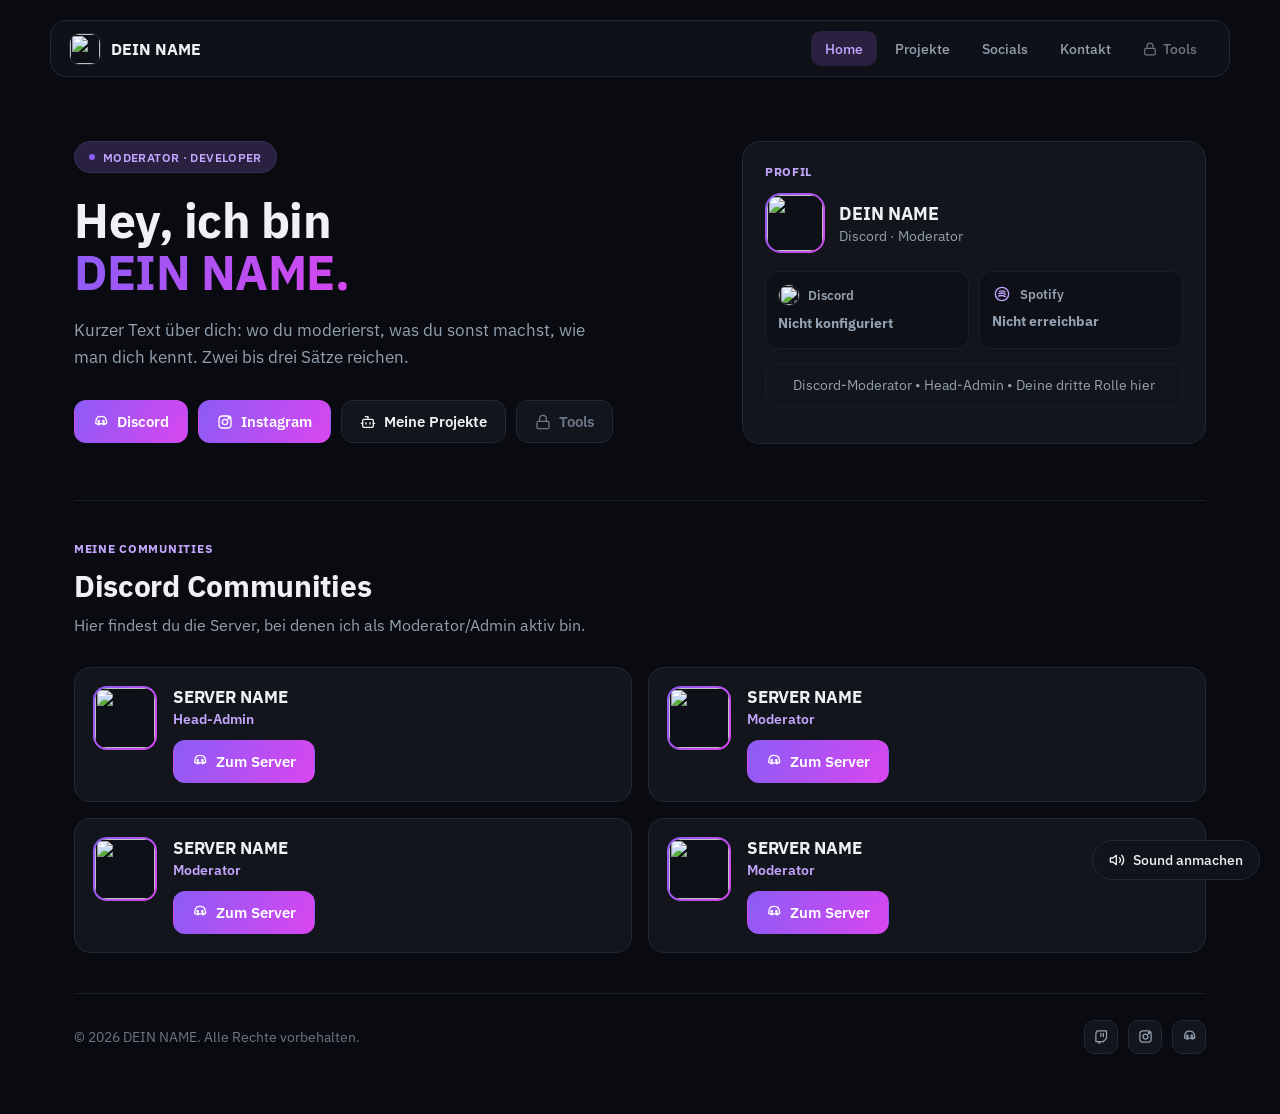
==== index.html @ 19774f66 "Add files via upload" ====
<!doctype html>
<html lang="de">
<head>
<meta charset="UTF-8" />
<meta name="viewport" content="width=device-width, initial-scale=1" />
<title>DEIN NAME</title>
<meta name="description" content="Discord-Moderator. Live-Status, Spotify, Discord und Communities." />
<link rel="preconnect" href="https://fonts.googleapis.com">
<link rel="preconnect" href="https://fonts.gstatic.com" crossorigin>
<link href="https://fonts.googleapis.com/css2?family=IBM+Plex+Mono:wght@400;500;600&family=IBM+Plex+Sans:wght@400;500;600;700;800&display=swap" rel="stylesheet">
<link rel="stylesheet" href="style.css">
</head>
<body>

<!-- Hintergrund: eigenes GIF unter assets/background.gif ablegen (siehe README). -->
<div class="page-bg">
  <img class="bg-gif" src="assets/background.gif" alt="" />
  <div class="blob blob-1"></div>
  <div class="blob blob-2"></div>
  <div class="scrim"></div>
</div>
<audio id="bgSound" src="assets/sound.mp3" loop></audio>
<button id="soundToggle" class="sound-btn">
  <svg viewBox="0 0 24 24" fill="none" stroke="currentColor" stroke-width="2" stroke-linecap="round" stroke-linejoin="round"><path d="M11 5 6 9H2v6h4l5 4V5Z"/><path d="M19.07 4.93a10 10 0 0 1 0 14.14M15.54 8.46a5 5 0 0 1 0 7.07"/></svg>
  <span class="sound-label">Sound anmachen</span>
</button>

<div class="nav-outer">
  <nav class="nav">
    <a href="index.html" class="nav-brand">
      <span class="nav-avatar"><img src="assets/avatar.jpg" alt=""></span>
      <span class="nav-name">DEIN NAME</span>
    </a>
    <div class="nav-links">
      <a href="index.html" class="active">Home</a>
      <a href="projekte.html">Projekte</a>
      <a href="socials.html">Socials</a>
      <a href="kontakt.html">Kontakt</a>
      <a href="tools.html" class="locked">
        <svg viewBox="0 0 24 24" fill="none" stroke="currentColor" stroke-width="2" stroke-linecap="round" stroke-linejoin="round"><rect x="3" y="11" width="18" height="11" rx="2"/><path d="M7 11V7a5 5 0 0 1 10 0v4"/></svg>
        Tools
      </a>
    </div>
  </nav>
</div>

<main class="frame">
  <div class="wrap">

    <!-- HERO ================================================== -->
    <section class="hero-grid">
      <div class="hero-copy">
        <span class="badge"><span class="pip"></span>MODERATOR · DEVELOPER</span>
        <h1>Hey, ich bin<br><span class="grad">DEIN NAME.</span></h1>
        <p class="lead">
          Kurzer Text über dich: wo du moderierst, was du sonst machst,
          wie man dich kennt. Zwei bis drei Sätze reichen.
        </p>
        <div class="hero-actions">
          <a class="btn btn-grad" href="#" target="_blank" rel="noopener">
            <svg viewBox="0 0 24 24" fill="none" stroke="currentColor" stroke-width="2" stroke-linecap="round" stroke-linejoin="round"><path d="M8.5 9.5c-.5 0-1 .5-1 1.5s.5 1.5 1 1.5 1-.6 1-1.5-.5-1.5-1-1.5Z"/><path d="M15.5 9.5c-.5 0-1 .5-1 1.5s.5 1.5 1 1.5 1-.6 1-1.5-.5-1.5-1-1.5Z"/><path d="M7 4.5C9 3.7 10.9 3.5 12 3.5s3 .2 5 1c2.8 2.3 3.5 5.3 3.5 9.5-1.4 1.1-3 1.8-4.6 2.1l-.7-1.4c.7-.2 1.4-.6 2-1-2.8 1.3-6.1 1.3-8.9 0 .6.4 1.3.8 2 1l-.7 1.4C7 15.8 5.4 15.1 4 14c0-4.2.7-7.2 3-9.5Z"/></svg>
            Discord
          </a>
          <a class="btn btn-grad" href="#" target="_blank" rel="noopener">
            <svg viewBox="0 0 24 24" fill="none" stroke="currentColor" stroke-width="2" stroke-linecap="round" stroke-linejoin="round"><rect x="3" y="3" width="18" height="18" rx="5"/><circle cx="12" cy="12" r="4"/><circle cx="17.5" cy="6.5" r="1"/></svg>
            Instagram
          </a>
          <a class="btn btn-ghost" href="projekte.html">
            <svg viewBox="0 0 24 24" fill="none" stroke="currentColor" stroke-width="2" stroke-linecap="round" stroke-linejoin="round"><path d="M12 8V4H8"/><rect width="16" height="12" x="4" y="8" rx="2"/><path d="M2 14h2"/><path d="M20 14h2"/><path d="M15 13v2"/><path d="M9 13v2"/></svg>
            Meine Projekte
          </a>
          <a class="btn btn-ghost locked" href="tools.html">
            <svg viewBox="0 0 24 24" fill="none" stroke="currentColor" stroke-width="2" stroke-linecap="round" stroke-linejoin="round"><rect x="3" y="11" width="18" height="11" rx="2"/><path d="M7 11V7a5 5 0 0 1 10 0v4"/></svg>
            Tools
          </a>
        </div>
      </div>

      <!-- PROFIL / LIVE STATUS -->
      <aside class="profile-card">
        <p class="profile-eyebrow">PROFIL</p>
        <div class="profile-head">
          <span class="avatar-glow"><span><img src="assets/avatar.jpg" alt=""></span></span>
          <div>
            <h2>DEIN NAME</h2>
            <p>Discord · Moderator</p>
          </div>
        </div>

        <div class="status-row">
          <div class="status-widget">
            <div class="status-top">
              <span class="status-mini-avatar">
                <img src="assets/avatar.jpg" alt="">
                <span class="pip pip-offline" id="discordPip"></span>
              </span>
              <span class="status-label">Discord</span>
            </div>
            <p class="status-value" id="discordValue">Wird geladen…</p>
            <p class="status-sub" id="discordSub"></p>
          </div>

          <div class="status-widget">
            <div class="status-top">
              <span class="status-icon">
                <svg viewBox="0 0 24 24" fill="none" stroke="currentColor" stroke-width="2" stroke-linecap="round" stroke-linejoin="round"><circle cx="12" cy="12" r="10"/><path d="M7 15c3-1 7-1 10 1"/><path d="M7.5 11.5c3-1.2 7.5-1 9.5 1"/><path d="M8 8c3-1 6.5-.8 8.5.8"/></svg>
              </span>
              <span class="status-label">Spotify</span>
            </div>
            <p class="status-value" id="spotifyValue">Wird geladen…</p>
          </div>
        </div>

        <p class="tagline-bar">Discord-Moderator • Head-Admin • Deine dritte Rolle hier</p>
      </aside>
    </section>

    <!-- COMMUNITIES ============================================ -->
    <section class="section">
      <p class="section-eyebrow">MEINE COMMUNITIES</p>
      <h2>Discord Communities</h2>
      <p class="lead">Hier findest du die Server, bei denen ich als Moderator/Admin aktiv bin.</p>

      <div class="community-grid">
        <article class="community-card">
          <span class="community-thumb"><span><img src="assets/community-1.jpg" alt=""></span></span>
          <div class="community-body">
            <h3>SERVER NAME</h3>
            <p class="role">Head-Admin</p>
            <a class="btn btn-grad" href="#" target="_blank" rel="noopener">
              <svg viewBox="0 0 24 24" fill="none" stroke="currentColor" stroke-width="2" stroke-linecap="round" stroke-linejoin="round"><path d="M8.5 9.5c-.5 0-1 .5-1 1.5s.5 1.5 1 1.5 1-.6 1-1.5-.5-1.5-1-1.5Z"/><path d="M15.5 9.5c-.5 0-1 .5-1 1.5s.5 1.5 1 1.5 1-.6 1-1.5-.5-1.5-1-1.5Z"/><path d="M7 4.5C9 3.7 10.9 3.5 12 3.5s3 .2 5 1c2.8 2.3 3.5 5.3 3.5 9.5-1.4 1.1-3 1.8-4.6 2.1l-.7-1.4c.7-.2 1.4-.6 2-1-2.8 1.3-6.1 1.3-8.9 0 .6.4 1.3.8 2 1l-.7 1.4C7 15.8 5.4 15.1 4 14c0-4.2.7-7.2 3-9.5Z"/></svg>
              Zum Server
            </a>
          </div>
        </article>

        <article class="community-card">
          <span class="community-thumb"><span><img src="assets/community-2.jpg" alt=""></span></span>
          <div class="community-body">
            <h3>SERVER NAME</h3>
            <p class="role">Moderator</p>
            <a class="btn btn-grad" href="#" target="_blank" rel="noopener">
              <svg viewBox="0 0 24 24" fill="none" stroke="currentColor" stroke-width="2" stroke-linecap="round" stroke-linejoin="round"><path d="M8.5 9.5c-.5 0-1 .5-1 1.5s.5 1.5 1 1.5 1-.6 1-1.5-.5-1.5-1-1.5Z"/><path d="M15.5 9.5c-.5 0-1 .5-1 1.5s.5 1.5 1 1.5 1-.6 1-1.5-.5-1.5-1-1.5Z"/><path d="M7 4.5C9 3.7 10.9 3.5 12 3.5s3 .2 5 1c2.8 2.3 3.5 5.3 3.5 9.5-1.4 1.1-3 1.8-4.6 2.1l-.7-1.4c.7-.2 1.4-.6 2-1-2.8 1.3-6.1 1.3-8.9 0 .6.4 1.3.8 2 1l-.7 1.4C7 15.8 5.4 15.1 4 14c0-4.2.7-7.2 3-9.5Z"/></svg>
              Zum Server
            </a>
          </div>
        </article>

        <article class="community-card">
          <span class="community-thumb"><span><img src="assets/community-3.jpg" alt=""></span></span>
          <div class="community-body">
            <h3>SERVER NAME</h3>
            <p class="role">Moderator</p>
            <a class="btn btn-grad" href="#" target="_blank" rel="noopener">
              <svg viewBox="0 0 24 24" fill="none" stroke="currentColor" stroke-width="2" stroke-linecap="round" stroke-linejoin="round"><path d="M8.5 9.5c-.5 0-1 .5-1 1.5s.5 1.5 1 1.5 1-.6 1-1.5-.5-1.5-1-1.5Z"/><path d="M15.5 9.5c-.5 0-1 .5-1 1.5s.5 1.5 1 1.5 1-.6 1-1.5-.5-1.5-1-1.5Z"/><path d="M7 4.5C9 3.7 10.9 3.5 12 3.5s3 .2 5 1c2.8 2.3 3.5 5.3 3.5 9.5-1.4 1.1-3 1.8-4.6 2.1l-.7-1.4c.7-.2 1.4-.6 2-1-2.8 1.3-6.1 1.3-8.9 0 .6.4 1.3.8 2 1l-.7 1.4C7 15.8 5.4 15.1 4 14c0-4.2.7-7.2 3-9.5Z"/></svg>
              Zum Server
            </a>
          </div>
        </article>

        <article class="community-card">
          <span class="community-thumb"><span><img src="assets/community-4.jpg" alt=""></span></span>
          <div class="community-body">
            <h3>SERVER NAME</h3>
            <p class="role">Moderator</p>
            <a class="btn btn-grad" href="#" target="_blank" rel="noopener">
              <svg viewBox="0 0 24 24" fill="none" stroke="currentColor" stroke-width="2" stroke-linecap="round" stroke-linejoin="round"><path d="M8.5 9.5c-.5 0-1 .5-1 1.5s.5 1.5 1 1.5 1-.6 1-1.5-.5-1.5-1-1.5Z"/><path d="M15.5 9.5c-.5 0-1 .5-1 1.5s.5 1.5 1 1.5 1-.6 1-1.5-.5-1.5-1-1.5Z"/><path d="M7 4.5C9 3.7 10.9 3.5 12 3.5s3 .2 5 1c2.8 2.3 3.5 5.3 3.5 9.5-1.4 1.1-3 1.8-4.6 2.1l-.7-1.4c.7-.2 1.4-.6 2-1-2.8 1.3-6.1 1.3-8.9 0 .6.4 1.3.8 2 1l-.7 1.4C7 15.8 5.4 15.1 4 14c0-4.2.7-7.2 3-9.5Z"/></svg>
              Zum Server
            </a>
          </div>
        </article>
      </div>
    </section>

    <footer class="foot">
      <span class="foot-copy">© <span id="year"></span> DEIN NAME. Alle Rechte vorbehalten.</span>
      <div class="foot-social">
        <a href="#" target="_blank" rel="noopener" aria-label="Twitch">
          <svg viewBox="0 0 24 24" fill="none" stroke="currentColor" stroke-width="2" stroke-linecap="round" stroke-linejoin="round"><path d="M5 3 3 7v13h5v3l3-3h4l5-5V3H5Z"/><path d="M15 7v5"/><path d="M11 7v5"/></svg>
        </a>
        <a href="#" target="_blank" rel="noopener" aria-label="Instagram">
          <svg viewBox="0 0 24 24" fill="none" stroke="currentColor" stroke-width="2" stroke-linecap="round" stroke-linejoin="round"><rect x="3" y="3" width="18" height="18" rx="5"/><circle cx="12" cy="12" r="4"/><circle cx="17.5" cy="6.5" r="1"/></svg>
        </a>
        <a href="#" target="_blank" rel="noopener" aria-label="Discord">
          <svg viewBox="0 0 24 24" fill="none" stroke="currentColor" stroke-width="2" stroke-linecap="round" stroke-linejoin="round"><path d="M8.5 9.5c-.5 0-1 .5-1 1.5s.5 1.5 1 1.5 1-.6 1-1.5-.5-1.5-1-1.5Z"/><path d="M15.5 9.5c-.5 0-1 .5-1 1.5s.5 1.5 1 1.5 1-.6 1-1.5-.5-1.5-1-1.5Z"/><path d="M7 4.5C9 3.7 10.9 3.5 12 3.5s3 .2 5 1c2.8 2.3 3.5 5.3 3.5 9.5-1.4 1.1-3 1.8-4.6 2.1l-.7-1.4c.7-.2 1.4-.6 2-1-2.8 1.3-6.1 1.3-8.9 0 .6.4 1.3.8 2 1l-.7 1.4C7 15.8 5.4 15.1 4 14c0-4.2.7-7.2 3-9.5Z"/></svg>
        </a>
      </div>
    </footer>

  </div>
</main>

<script src="script.js"></script>
</body>
</html>
---- style.css ----
:root {
  --bg: #090B10;
  --panel: #12151C;
  --panel-2: #0D1017;
  --line: #232838;
  --line-soft: #1A1E29;
  --text: #F0F1F5;
  --muted: #93A0AF;
  --muted-2: #6B7686;

  /* purple accent system */
  --accent-1: #8B5CF6;   /* violet */
  --accent-2: #D946EF;   /* fuchsia */
  --accent-soft: #2A2140;
  --accent-text: #C4A6FF;

  --online: #3BA55C;
  --idle: #F0B429;
  --dnd: #ED4245;
  --offline: #6B7280;

  --font-sans: "IBM Plex Sans", system-ui, sans-serif;
  --font-mono: "IBM Plex Mono", ui-monospace, monospace;
  --grad: linear-gradient(120deg, var(--accent-1), var(--accent-2));
}

* { box-sizing: border-box; }

html, body {
  margin: 0;
  padding: 0;
  background: var(--bg);
  color: var(--text);
  font-family: var(--font-sans);
  -webkit-font-smoothing: antialiased;
  scroll-behavior: smooth;
}

.mono { font-family: var(--font-mono); }
.muted { color: var(--muted); }
.grad {
  background: var(--grad);
  -webkit-background-clip: text;
  background-clip: text;
  color: transparent;
}
.grad-dot { color: var(--accent-2); }

/* ---- background: gif/video + glow blobs ------------------------- */
.page-bg {
  position: fixed;
  inset: 0;
  z-index: -2;
  overflow: hidden;
  background: var(--bg);
}
.page-bg video, .page-bg img.bg-gif {
  position: absolute;
  inset: 0;
  width: 100%;
  height: 100%;
  object-fit: cover;
  opacity: 0.22;
}
.page-bg .blob {
  position: absolute;
  border-radius: 50%;
  filter: blur(90px);
  opacity: 0.35;
}
.page-bg .blob-1 {
  width: 520px; height: 520px;
  top: -160px; right: -100px;
  background: radial-gradient(circle, var(--accent-1), transparent 70%);
}
.page-bg .blob-2 {
  width: 460px; height: 460px;
  top: 40%; left: -140px;
  background: radial-gradient(circle, var(--accent-2), transparent 70%);
  opacity: 0.22;
}
.page-bg .scrim {
  position: absolute;
  inset: 0;
  background: linear-gradient(180deg, rgba(9,11,16,0.55), rgba(9,11,16,0.92) 60%, var(--bg));
}

.sound-btn {
  position: fixed;
  bottom: 20px;
  right: 20px;
  z-index: 30;
  display: inline-flex;
  align-items: center;
  gap: 8px;
  background: rgba(18,21,28,0.85);
  color: var(--text);
  border: 1px solid var(--line);
  border-radius: 999px;
  padding: 10px 16px;
  font-family: var(--font-sans);
  font-size: 0.85rem;
  font-weight: 500;
  cursor: pointer;
  backdrop-filter: blur(8px);
}
.sound-btn:hover { border-color: var(--accent-1); color: var(--accent-text); }
.sound-btn svg { width: 16px; height: 16px; }

/* ---- layout --------------------------------------------------- */
.wrap { max-width: 1180px; margin: 0 auto; padding: 0 24px; }

/* ---- nav (floating pill) --------------------------------------- */
.nav-outer { padding: 20px 24px 0; position: relative; z-index: 10; }
.nav {
  max-width: 1180px;
  margin: 0 auto;
  display: flex;
  align-items: center;
  justify-content: space-between;
  background: rgba(18,21,28,0.75);
  border: 1px solid var(--line);
  border-radius: 16px;
  padding: 10px 18px;
  backdrop-filter: blur(10px);
}
.nav-brand { display: flex; align-items: center; gap: 10px; text-decoration: none; color: var(--text); }
.nav-avatar {
  width: 32px; height: 32px;
  border-radius: 10px;
  overflow: hidden;
  background: var(--panel-2);
  border: 1px solid var(--line);
  flex-shrink: 0;
}
.nav-avatar img { width: 100%; height: 100%; object-fit: cover; display: block; }
.nav-name { font-weight: 700; font-size: 0.98rem; }
.nav-links { display: flex; align-items: center; gap: 4px; }
.nav-links a {
  display: inline-flex;
  align-items: center;
  gap: 6px;
  color: var(--muted);
  text-decoration: none;
  font-size: 0.9rem;
  font-weight: 500;
  padding: 8px 14px;
  border-radius: 10px;
  transition: color 0.15s ease, background 0.15s ease;
}
.nav-links a svg { width: 14px; height: 14px; }
.nav-links a:hover { color: var(--text); }
.nav-links a.active { color: var(--accent-text); background: var(--accent-soft); }
.nav-links a.locked { color: var(--muted-2); }

/* ---- hero ------------------------------------------------------- */
.hero-grid {
  display: grid;
  grid-template-columns: 1.15fr 0.85fr;
  gap: 40px;
  align-items: start;
  padding: 64px 0 56px;
}
@media (max-width: 900px) {
  .hero-grid { grid-template-columns: 1fr; padding: 40px 0; }
}

.badge {
  display: inline-flex;
  align-items: center;
  gap: 8px;
  background: var(--accent-soft);
  border: 1px solid #3A2E5A;
  color: var(--accent-text);
  font-size: 0.78rem;
  font-weight: 600;
  letter-spacing: 0.03em;
  padding: 7px 14px;
  border-radius: 999px;
  margin-bottom: 22px;
}
.badge .pip {
  width: 6px; height: 6px; border-radius: 50%;
  background: var(--accent-1);
}

.hero-copy h1 {
  font-size: 3rem;
  line-height: 1.08;
  font-weight: 800;
  margin: 0 0 18px;
  letter-spacing: -0.01em;
}
@media (max-width: 560px) { .hero-copy h1 { font-size: 2.2rem; } }

.hero-copy .lead {
  color: var(--muted);
  font-size: 1.05rem;
  line-height: 1.65;
  max-width: 52ch;
  margin: 0 0 28px;
}

.hero-actions { display: flex; flex-wrap: wrap; gap: 10px; }

.btn {
  display: inline-flex;
  align-items: center;
  gap: 8px;
  padding: 11px 18px;
  border-radius: 12px;
  font-size: 0.92rem;
  font-weight: 600;
  text-decoration: none;
  cursor: pointer;
  border: 1px solid transparent;
  transition: opacity 0.15s ease, border-color 0.15s ease, background 0.15s ease;
}
.btn svg { width: 16px; height: 16px; }
.btn-grad { background: var(--grad); color: #fff; }
.btn-grad:hover { opacity: 0.9; }
.btn-ghost {
  background: var(--panel);
  color: var(--text);
  border-color: var(--line);
}
.btn-ghost:hover { border-color: var(--accent-1); color: var(--accent-text); }
.btn-ghost.locked { color: var(--muted-2); }
.btn-wide { width: 100%; justify-content: center; }

/* ---- profile card ---------------------------------------------- */
.profile-card {
  background: var(--panel);
  border: 1px solid var(--line);
  border-radius: 18px;
  padding: 22px;
}
.profile-eyebrow {
  font-size: 0.75rem;
  font-weight: 700;
  letter-spacing: 0.06em;
  color: var(--accent-text);
  margin: 0 0 14px;
}
.profile-head { display: flex; align-items: center; gap: 14px; margin-bottom: 18px; }
.avatar-glow {
  width: 60px; height: 60px;
  border-radius: 16px;
  padding: 2px;
  background: var(--grad);
  flex-shrink: 0;
}
.avatar-glow span {
  display: block;
  width: 100%; height: 100%;
  border-radius: 14px;
  overflow: hidden;
  background: var(--panel-2);
}
.avatar-glow img { width: 100%; height: 100%; object-fit: cover; display: block; }
.profile-head h2 { margin: 0 0 2px; font-size: 1.15rem; font-weight: 700; }
.profile-head p { margin: 0; font-size: 0.88rem; color: var(--muted); }

.status-row { display: grid; grid-template-columns: 1fr 1fr; gap: 10px; margin-bottom: 14px; }
.status-widget {
  background: var(--panel-2);
  border: 1px solid var(--line-soft);
  border-radius: 12px;
  padding: 12px;
  min-height: 78px;
}
.status-top { display: flex; align-items: center; gap: 8px; margin-bottom: 8px; }
.status-mini-avatar {
  position: relative;
  width: 22px; height: 22px;
  border-radius: 50%;
  background: var(--panel);
  border: 1px solid var(--line);
  overflow: hidden;
  flex-shrink: 0;
}
.status-mini-avatar img { width: 100%; height: 100%; object-fit: cover; }
.status-mini-avatar .pip {
  position: absolute;
  bottom: -1px; right: -1px;
  width: 8px; height: 8px;
  border-radius: 50%;
  border: 2px solid var(--panel-2);
}
.status-icon {
  width: 20px; height: 20px;
  display: flex; align-items: center; justify-content: center;
  color: var(--accent-text);
}
.status-icon svg { width: 16px; height: 16px; }
.status-label { font-size: 0.82rem; font-weight: 600; color: var(--muted); }
.status-value { font-size: 0.86rem; font-weight: 700; margin: 0; }
.status-sub { font-size: 0.74rem; color: var(--muted-2); margin: 4px 0 0; }

.pip-online { background: var(--online); }
.pip-idle { background: var(--idle); }
.pip-dnd { background: var(--dnd); }
.pip-offline { background: var(--offline); }
.val-online { color: var(--online); }
.val-idle { color: var(--idle); }
.val-dnd { color: var(--dnd); }
.val-offline { color: var(--muted); }
.val-active { color: var(--accent-text); }

.tagline-bar {
  border: 1px solid var(--line-soft);
  border-radius: 12px;
  padding: 12px 14px;
  text-align: center;
  color: var(--muted);
  font-size: 0.85rem;
}

/* ---- section header --------------------------------------------- */
.section { padding: 40px 0; border-top: 1px solid var(--line-soft); }
.section.no-border { border-top: none; }
.section-eyebrow {
  font-size: 0.75rem;
  font-weight: 700;
  letter-spacing: 0.06em;
  color: var(--accent-text);
  margin: 0 0 10px;
}
.section h2 { font-size: 1.9rem; font-weight: 800; margin: 0 0 10px; letter-spacing: -0.01em; }
.section .lead { color: var(--muted); font-size: 0.98rem; max-width: 60ch; margin: 0 0 32px; }
.section.centered { text-align: center; }
.section.centered .lead { margin-left: auto; margin-right: auto; }
.section-icon {
  width: 48px; height: 48px;
  border-radius: 12px;
  background: var(--accent-soft);
  border: 1px solid #3A2E5A;
  display: flex; align-items: center; justify-content: center;
  color: var(--accent-text);
  margin: 0 auto 18px;
}
.section-icon svg { width: 22px; height: 22px; }

/* ---- communities grid ---------------------------------------- */
.community-grid { display: grid; grid-template-columns: 1fr 1fr; gap: 16px; }
@media (max-width: 700px) { .community-grid { grid-template-columns: 1fr; } }
.community-card {
  background: var(--panel);
  border: 1px solid var(--line);
  border-radius: 16px;
  padding: 18px;
  display: flex;
  gap: 16px;
  align-items: flex-start;
}
.community-thumb {
  width: 64px; height: 64px;
  border-radius: 14px;
  padding: 2px;
  background: var(--grad);
  flex-shrink: 0;
}
.community-thumb span {
  display: block; width: 100%; height: 100%;
  border-radius: 12px; overflow: hidden;
  background: var(--panel-2);
}
.community-thumb img { width: 100%; height: 100%; object-fit: cover; display: block; }
.community-body h3 { margin: 0 0 2px; font-size: 1.05rem; font-weight: 700; }
.community-body .role { margin: 0 0 12px; font-size: 0.85rem; color: var(--accent-text); font-weight: 600; }

/* ---- project / tools grid --------------------------------------- */
.project-grid { display: grid; grid-template-columns: 1fr 1fr; gap: 16px; }
@media (max-width: 700px) { .project-grid { grid-template-columns: 1fr; } }
.project-card {
  background: var(--panel);
  border: 1px solid var(--line);
  border-radius: 16px;
  padding: 22px;
}
.project-top { display: flex; align-items: flex-start; justify-content: space-between; margin-bottom: 16px; }
.icon-box {
  width: 42px; height: 42px;
  border-radius: 11px;
  background: var(--accent-soft);
  border: 1px solid #3A2E5A;
  display: flex; align-items: center; justify-content: center;
  color: var(--accent-text);
}
.icon-box svg { width: 19px; height: 19px; }
.icon-box-btn {
  width: 34px; height: 34px;
  border-radius: 10px;
  background: var(--panel-2);
  border: 1px solid var(--line);
  display: flex; align-items: center; justify-content: center;
  color: var(--muted);
  text-decoration: none;
}
.icon-box-btn svg { width: 15px; height: 15px; }
.project-card h3 { margin: 0 0 8px; font-size: 1.1rem; font-weight: 700; }
.project-card p { margin: 0 0 18px; color: var(--muted); font-size: 0.9rem; line-height: 1.55; }
.tag-row { display: flex; flex-wrap: wrap; gap: 8px; margin-bottom: 14px; }
.tag-pill {
  font-size: 0.76rem;
  font-weight: 600;
  color: var(--muted);
  background: var(--panel-2);
  border: 1px solid var(--line-soft);
  padding: 5px 11px;
  border-radius: 999px;
}
.lock-row {
  border-top: 1px solid var(--line-soft);
  padding-top: 12px;
  display: flex;
  align-items: center;
  gap: 6px;
  font-size: 0.8rem;
  color: var(--muted-2);
}
.lock-row svg { width: 13px; height: 13px; }

.notice-bar {
  display: flex;
  align-items: center;
  justify-content: center;
  gap: 8px;
  background: var(--panel);
  border: 1px solid var(--line);
  border-radius: 12px;
  padding: 14px;
  color: var(--muted);
  font-size: 0.88rem;
  margin-top: 24px;
}
.notice-bar svg { width: 15px; height: 15px; color: var(--accent-text); flex-shrink: 0; }

/* ---- contact cards ----------------------------------------------- */
.contact-grid { display: grid; grid-template-columns: 1fr 1fr; gap: 16px; max-width: 900px; margin: 0 auto; }
@media (max-width: 700px) { .contact-grid { grid-template-columns: 1fr; } }
.contact-card {
  background: var(--panel);
  border: 1px solid var(--line);
  border-radius: 16px;
  padding: 24px;
}
.contact-card .icon-box { margin-bottom: 18px; }
.contact-card .section-eyebrow { margin-bottom: 8px; }
.contact-card h3 { margin: 0 0 10px; font-size: 1.3rem; font-weight: 700; }
.contact-card p { margin: 0 0 20px; color: var(--muted); font-size: 0.92rem; line-height: 1.55; }

.back-wrap { text-align: center; margin-top: 40px; }

/* ---- login card (tools template) ---------------------------------- */
.login-wrap { display: flex; justify-content: center; padding: 70px 0; }
.login-card {
  width: 100%; max-width: 380px;
  background: var(--panel);
  border: 1px solid var(--line);
  border-radius: 18px;
  padding: 30px 26px;
  text-align: center;
}
.login-card .icon-box { margin: 0 auto 16px; width: 52px; height: 52px; border-radius: 14px; }
.login-card .icon-box svg { width: 24px; height: 24px; }
.login-card h1 { font-size: 1.4rem; margin: 0 0 8px; }
.login-card p.lead { font-size: 0.88rem; margin: 0 0 22px; }
.field {
  width: 100%;
  background: var(--panel-2);
  border: 1px solid var(--line);
  border-radius: 10px;
  padding: 11px 14px;
  color: var(--text);
  font-size: 0.9rem;
  margin-bottom: 12px;
  font-family: var(--font-sans);
}
.field::placeholder { color: var(--muted-2); }
.login-back { display: block; margin-top: 16px; font-size: 0.85rem; color: var(--muted); text-decoration: none; }
.login-back:hover { color: var(--accent-text); }

/* ---- footer ----------------------------------------------------- */
.foot {
  border-top: 1px solid var(--line-soft);
  padding: 26px 0 60px;
  display: flex;
  justify-content: space-between;
  align-items: center;
  flex-wrap: wrap;
  gap: 14px;
}
.foot-copy { font-size: 0.85rem; color: var(--muted-2); }
.foot-social { display: flex; gap: 10px; }
.foot-social a {
  width: 34px; height: 34px;
  border-radius: 10px;
  background: var(--panel);
  border: 1px solid var(--line);
  display: flex; align-items: center; justify-content: center;
  color: var(--muted);
  text-decoration: none;
}
.foot-social a svg { width: 15px; height: 15px; }
.foot-social a:hover { color: var(--accent-text); border-color: var(--accent-1); }

main.frame { position: relative; z-index: 1; }

a:focus-visible, button:focus-visible {
  outline: 2px solid var(--accent-1);
  outline-offset: 2px;
}

@media (prefers-reduced-motion: reduce) {
  * { transition: none !important; animation: none !important; }
}

/* ---- fitness tool ------------------------------------------------ */
.fit-tabs { display: flex; gap: 6px; margin-bottom: 22px; flex-wrap: wrap; }
.fit-tab {
  background: var(--panel);
  border: 1px solid var(--line);
  color: var(--muted);
  font-family: var(--font-sans);
  font-size: 0.88rem;
  font-weight: 600;
  padding: 9px 16px;
  border-radius: 10px;
  cursor: pointer;
}
.fit-tab.is-active { color: var(--text); background: var(--accent-soft); border-color: #3A2E5A; }

.fit-progress {
  display: flex; align-items: center; gap: 12px;
  margin-bottom: 24px;
  color: var(--muted); font-size: 0.85rem;
}
.fit-progress-track {
  flex: 1; height: 8px; border-radius: 999px;
  background: var(--panel-2); border: 1px solid var(--line-soft); overflow: hidden;
}
.fit-progress-fill { height: 100%; background: var(--grad); width: 0%; transition: width 0.25s ease; }

.fit-panel { display: none; }
.fit-panel.is-active { display: block; }

.fit-group { margin-bottom: 28px; }
.fit-group h3 { font-size: 1rem; font-weight: 700; margin: 0 0 12px; color: var(--accent-text); }

.fit-item {
  display: grid;
  grid-template-columns: 22px 1.3fr 0.5fr 0.9fr;
  gap: 14px;
  align-items: center;
  padding: 12px 14px;
  border-radius: 12px;
  border: 1px solid var(--line-soft);
  background: var(--panel);
  margin-bottom: 8px;
}
.fit-item.is-done { opacity: 0.55; }
.fit-item.is-done .fit-item-title { text-decoration: line-through; }
@media (max-width: 700px) {
  .fit-item { grid-template-columns: 22px 1fr; }
  .fit-item-sets, .fit-item-weight { grid-column: 2; font-size: 0.8rem; }
}

.fit-check {
  appearance: none;
  width: 20px; height: 20px;
  border-radius: 6px;
  border: 1.5px solid var(--line);
  background: var(--panel-2);
  cursor: pointer;
  position: relative;
  flex-shrink: 0;
}
.fit-check:checked { background: var(--grad); border-color: transparent; }
.fit-check:checked::after {
  content: "";
  position: absolute; left: 6px; top: 2px;
  width: 5px; height: 10px;
  border: solid #fff; border-width: 0 2px 2px 0;
  transform: rotate(40deg);
}

.fit-item-title { font-size: 0.92rem; font-weight: 600; }
.fit-item-sub { display: block; font-size: 0.78rem; color: var(--muted-2); font-weight: 500; margin-top: 2px; }
.fit-item-sets, .fit-item-weight { font-size: 0.82rem; color: var(--muted); }

.fit-reset {
  background: none; border: none; color: var(--muted-2);
  font-size: 0.8rem; text-decoration: underline; cursor: pointer;
  padding: 0; margin-top: 6px;
}
.fit-reset:hover { color: var(--accent-text); }
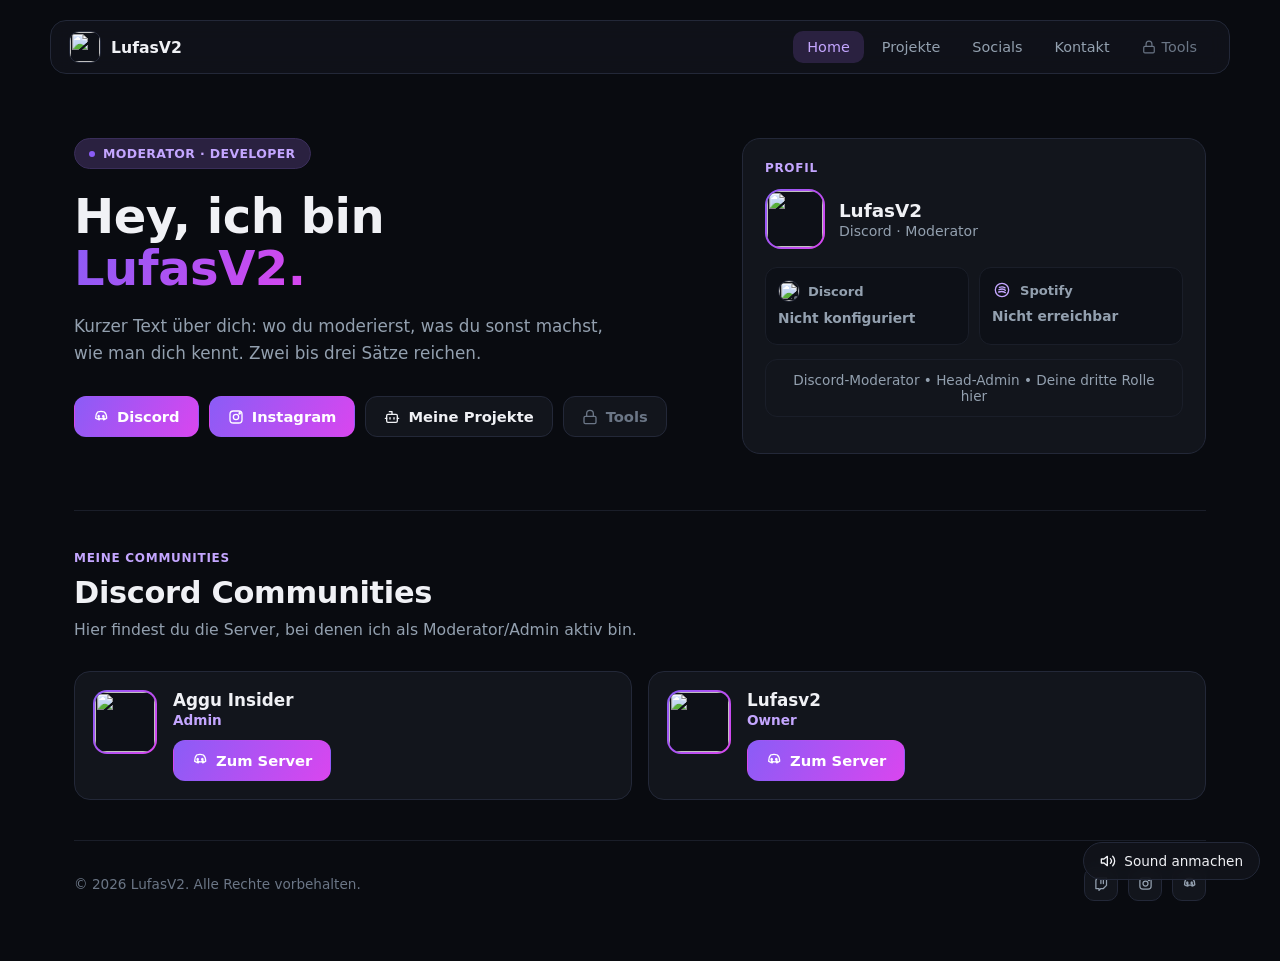
==== commit 0e0015a5: "Update index.html" ====
--- a/index.html
+++ b/index.html
@@ -3,11 +3,11 @@
 <head>
 <meta charset="UTF-8" />
 <meta name="viewport" content="width=device-width, initial-scale=1" />
-<title>DEIN NAME</title>
+<title>LufasV2</title>
 <meta name="description" content="Discord-Moderator. Live-Status, Spotify, Discord und Communities." />
 <link rel="preconnect" href="https://fonts.googleapis.com">
 <link rel="preconnect" href="https://fonts.gstatic.com" crossorigin>
-<link href="https://fonts.googleapis.com/css2?family=IBM+Plex+Mono:wght@400;500;600&family=IBM+Plex+Sans:wght@400;500;600;700;800&display=swap" rel="stylesheet">
+<link href="https://fonts.googleapis.com/css2?family=Space+Grotesk:wght@500;600;700&family=Inter:wght@400;500;600&family=IBM+Plex+Mono:wght@400;500;600&display=swap" rel="stylesheet">
 <link rel="stylesheet" href="style.css">
 </head>
 <body>
@@ -29,7 +29,7 @@
   <nav class="nav">
     <a href="index.html" class="nav-brand">
       <span class="nav-avatar"><img src="assets/avatar.jpg" alt=""></span>
-      <span class="nav-name">DEIN NAME</span>
+      <span class="nav-name">LufasV2</span>
     </a>
     <div class="nav-links">
       <a href="index.html" class="active">Home</a>
@@ -51,17 +51,17 @@
     <section class="hero-grid">
       <div class="hero-copy">
         <span class="badge"><span class="pip"></span>MODERATOR · DEVELOPER</span>
-        <h1>Hey, ich bin<br><span class="grad">DEIN NAME.</span></h1>
+        <h1>Hey, ich bin<br><span class="grad">LufasV2.</span></h1>
         <p class="lead">
           Kurzer Text über dich: wo du moderierst, was du sonst machst,
           wie man dich kennt. Zwei bis drei Sätze reichen.
         </p>
         <div class="hero-actions">
-          <a class="btn btn-grad" href="#" target="_blank" rel="noopener">
+          <a class="btn btn-grad" href="https://discord.gg/aggu" target="_blank" rel="noopener">
             <svg viewBox="0 0 24 24" fill="none" stroke="currentColor" stroke-width="2" stroke-linecap="round" stroke-linejoin="round"><path d="M8.5 9.5c-.5 0-1 .5-1 1.5s.5 1.5 1 1.5 1-.6 1-1.5-.5-1.5-1-1.5Z"/><path d="M15.5 9.5c-.5 0-1 .5-1 1.5s.5 1.5 1 1.5 1-.6 1-1.5-.5-1.5-1-1.5Z"/><path d="M7 4.5C9 3.7 10.9 3.5 12 3.5s3 .2 5 1c2.8 2.3 3.5 5.3 3.5 9.5-1.4 1.1-3 1.8-4.6 2.1l-.7-1.4c.7-.2 1.4-.6 2-1-2.8 1.3-6.1 1.3-8.9 0 .6.4 1.3.8 2 1l-.7 1.4C7 15.8 5.4 15.1 4 14c0-4.2.7-7.2 3-9.5Z"/></svg>
             Discord
           </a>
-          <a class="btn btn-grad" href="#" target="_blank" rel="noopener">
+          <a class="btn btn-grad" href="https://www.instagram.com/lucas__nix?stkn=MW9oZWxieHpjcWNlYg%3D%3D&utm_source=qr" target="_blank" rel="noopener">
             <svg viewBox="0 0 24 24" fill="none" stroke="currentColor" stroke-width="2" stroke-linecap="round" stroke-linejoin="round"><rect x="3" y="3" width="18" height="18" rx="5"/><circle cx="12" cy="12" r="4"/><circle cx="17.5" cy="6.5" r="1"/></svg>
             Instagram
           </a>
@@ -82,7 +82,7 @@
         <div class="profile-head">
           <span class="avatar-glow"><span><img src="assets/avatar.jpg" alt=""></span></span>
           <div>
-            <h2>DEIN NAME</h2>
+            <h2>LufasV2</h2>
             <p>Discord · Moderator</p>
           </div>
         </div>
@@ -125,9 +125,9 @@
         <article class="community-card">
           <span class="community-thumb"><span><img src="assets/community-1.jpg" alt=""></span></span>
           <div class="community-body">
-            <h3>SERVER NAME</h3>
-            <p class="role">Head-Admin</p>
-            <a class="btn btn-grad" href="#" target="_blank" rel="noopener">
+            <h3>Aggu Insider</h3>
+            <p class="role">Admin</p>
+            <a class="btn btn-grad" href="https://discord.gg/aggu" target="_blank" rel="noopener">
               <svg viewBox="0 0 24 24" fill="none" stroke="currentColor" stroke-width="2" stroke-linecap="round" stroke-linejoin="round"><path d="M8.5 9.5c-.5 0-1 .5-1 1.5s.5 1.5 1 1.5 1-.6 1-1.5-.5-1.5-1-1.5Z"/><path d="M15.5 9.5c-.5 0-1 .5-1 1.5s.5 1.5 1 1.5 1-.6 1-1.5-.5-1.5-1-1.5Z"/><path d="M7 4.5C9 3.7 10.9 3.5 12 3.5s3 .2 5 1c2.8 2.3 3.5 5.3 3.5 9.5-1.4 1.1-3 1.8-4.6 2.1l-.7-1.4c.7-.2 1.4-.6 2-1-2.8 1.3-6.1 1.3-8.9 0 .6.4 1.3.8 2 1l-.7 1.4C7 15.8 5.4 15.1 4 14c0-4.2.7-7.2 3-9.5Z"/></svg>
               Zum Server
             </a>
@@ -137,33 +137,9 @@
         <article class="community-card">
           <span class="community-thumb"><span><img src="assets/community-2.jpg" alt=""></span></span>
           <div class="community-body">
-            <h3>SERVER NAME</h3>
-            <p class="role">Moderator</p>
-            <a class="btn btn-grad" href="#" target="_blank" rel="noopener">
-              <svg viewBox="0 0 24 24" fill="none" stroke="currentColor" stroke-width="2" stroke-linecap="round" stroke-linejoin="round"><path d="M8.5 9.5c-.5 0-1 .5-1 1.5s.5 1.5 1 1.5 1-.6 1-1.5-.5-1.5-1-1.5Z"/><path d="M15.5 9.5c-.5 0-1 .5-1 1.5s.5 1.5 1 1.5 1-.6 1-1.5-.5-1.5-1-1.5Z"/><path d="M7 4.5C9 3.7 10.9 3.5 12 3.5s3 .2 5 1c2.8 2.3 3.5 5.3 3.5 9.5-1.4 1.1-3 1.8-4.6 2.1l-.7-1.4c.7-.2 1.4-.6 2-1-2.8 1.3-6.1 1.3-8.9 0 .6.4 1.3.8 2 1l-.7 1.4C7 15.8 5.4 15.1 4 14c0-4.2.7-7.2 3-9.5Z"/></svg>
-              Zum Server
-            </a>
-          </div>
-        </article>
-
-        <article class="community-card">
-          <span class="community-thumb"><span><img src="assets/community-3.jpg" alt=""></span></span>
-          <div class="community-body">
-            <h3>SERVER NAME</h3>
-            <p class="role">Moderator</p>
-            <a class="btn btn-grad" href="#" target="_blank" rel="noopener">
-              <svg viewBox="0 0 24 24" fill="none" stroke="currentColor" stroke-width="2" stroke-linecap="round" stroke-linejoin="round"><path d="M8.5 9.5c-.5 0-1 .5-1 1.5s.5 1.5 1 1.5 1-.6 1-1.5-.5-1.5-1-1.5Z"/><path d="M15.5 9.5c-.5 0-1 .5-1 1.5s.5 1.5 1 1.5 1-.6 1-1.5-.5-1.5-1-1.5Z"/><path d="M7 4.5C9 3.7 10.9 3.5 12 3.5s3 .2 5 1c2.8 2.3 3.5 5.3 3.5 9.5-1.4 1.1-3 1.8-4.6 2.1l-.7-1.4c.7-.2 1.4-.6 2-1-2.8 1.3-6.1 1.3-8.9 0 .6.4 1.3.8 2 1l-.7 1.4C7 15.8 5.4 15.1 4 14c0-4.2.7-7.2 3-9.5Z"/></svg>
-              Zum Server
-            </a>
-          </div>
-        </article>
-
-        <article class="community-card">
-          <span class="community-thumb"><span><img src="assets/community-4.jpg" alt=""></span></span>
-          <div class="community-body">
-            <h3>SERVER NAME</h3>
-            <p class="role">Moderator</p>
-            <a class="btn btn-grad" href="#" target="_blank" rel="noopener">
+            <h3>Lufasv2</h3>
+            <p class="role">Owner</p>
+            <a class="btn btn-grad" href="https://discord.gg/XxAk5JuX2a" target="_blank" rel="noopener">
               <svg viewBox="0 0 24 24" fill="none" stroke="currentColor" stroke-width="2" stroke-linecap="round" stroke-linejoin="round"><path d="M8.5 9.5c-.5 0-1 .5-1 1.5s.5 1.5 1 1.5 1-.6 1-1.5-.5-1.5-1-1.5Z"/><path d="M15.5 9.5c-.5 0-1 .5-1 1.5s.5 1.5 1 1.5 1-.6 1-1.5-.5-1.5-1-1.5Z"/><path d="M7 4.5C9 3.7 10.9 3.5 12 3.5s3 .2 5 1c2.8 2.3 3.5 5.3 3.5 9.5-1.4 1.1-3 1.8-4.6 2.1l-.7-1.4c.7-.2 1.4-.6 2-1-2.8 1.3-6.1 1.3-8.9 0 .6.4 1.3.8 2 1l-.7 1.4C7 15.8 5.4 15.1 4 14c0-4.2.7-7.2 3-9.5Z"/></svg>
               Zum Server
             </a>
@@ -173,15 +149,15 @@
     </section>
 
     <footer class="foot">
-      <span class="foot-copy">© <span id="year"></span> DEIN NAME. Alle Rechte vorbehalten.</span>
+      <span class="foot-copy">© <span id="year"></span> LufasV2. Alle Rechte vorbehalten.</span>
       <div class="foot-social">
         <a href="#" target="_blank" rel="noopener" aria-label="Twitch">
           <svg viewBox="0 0 24 24" fill="none" stroke="currentColor" stroke-width="2" stroke-linecap="round" stroke-linejoin="round"><path d="M5 3 3 7v13h5v3l3-3h4l5-5V3H5Z"/><path d="M15 7v5"/><path d="M11 7v5"/></svg>
         </a>
-        <a href="#" target="_blank" rel="noopener" aria-label="Instagram">
+        <a href="https://www.instagram.com/lucas__nix?stkn=MW9oZWxieHpjcWNlYg%3D%3D&utm_source=qr" target="_blank" rel="noopener" aria-label="Instagram">
           <svg viewBox="0 0 24 24" fill="none" stroke="currentColor" stroke-width="2" stroke-linecap="round" stroke-linejoin="round"><rect x="3" y="3" width="18" height="18" rx="5"/><circle cx="12" cy="12" r="4"/><circle cx="17.5" cy="6.5" r="1"/></svg>
         </a>
-        <a href="#" target="_blank" rel="noopener" aria-label="Discord">
+        <a href="https://discord.gg/aggu" target="_blank" rel="noopener" aria-label="Discord">
           <svg viewBox="0 0 24 24" fill="none" stroke="currentColor" stroke-width="2" stroke-linecap="round" stroke-linejoin="round"><path d="M8.5 9.5c-.5 0-1 .5-1 1.5s.5 1.5 1 1.5 1-.6 1-1.5-.5-1.5-1-1.5Z"/><path d="M15.5 9.5c-.5 0-1 .5-1 1.5s.5 1.5 1 1.5 1-.6 1-1.5-.5-1.5-1-1.5Z"/><path d="M7 4.5C9 3.7 10.9 3.5 12 3.5s3 .2 5 1c2.8 2.3 3.5 5.3 3.5 9.5-1.4 1.1-3 1.8-4.6 2.1l-.7-1.4c.7-.2 1.4-.6 2-1-2.8 1.3-6.1 1.3-8.9 0 .6.4 1.3.8 2 1l-.7 1.4C7 15.8 5.4 15.1 4 14c0-4.2.7-7.2 3-9.5Z"/></svg>
         </a>
       </div>
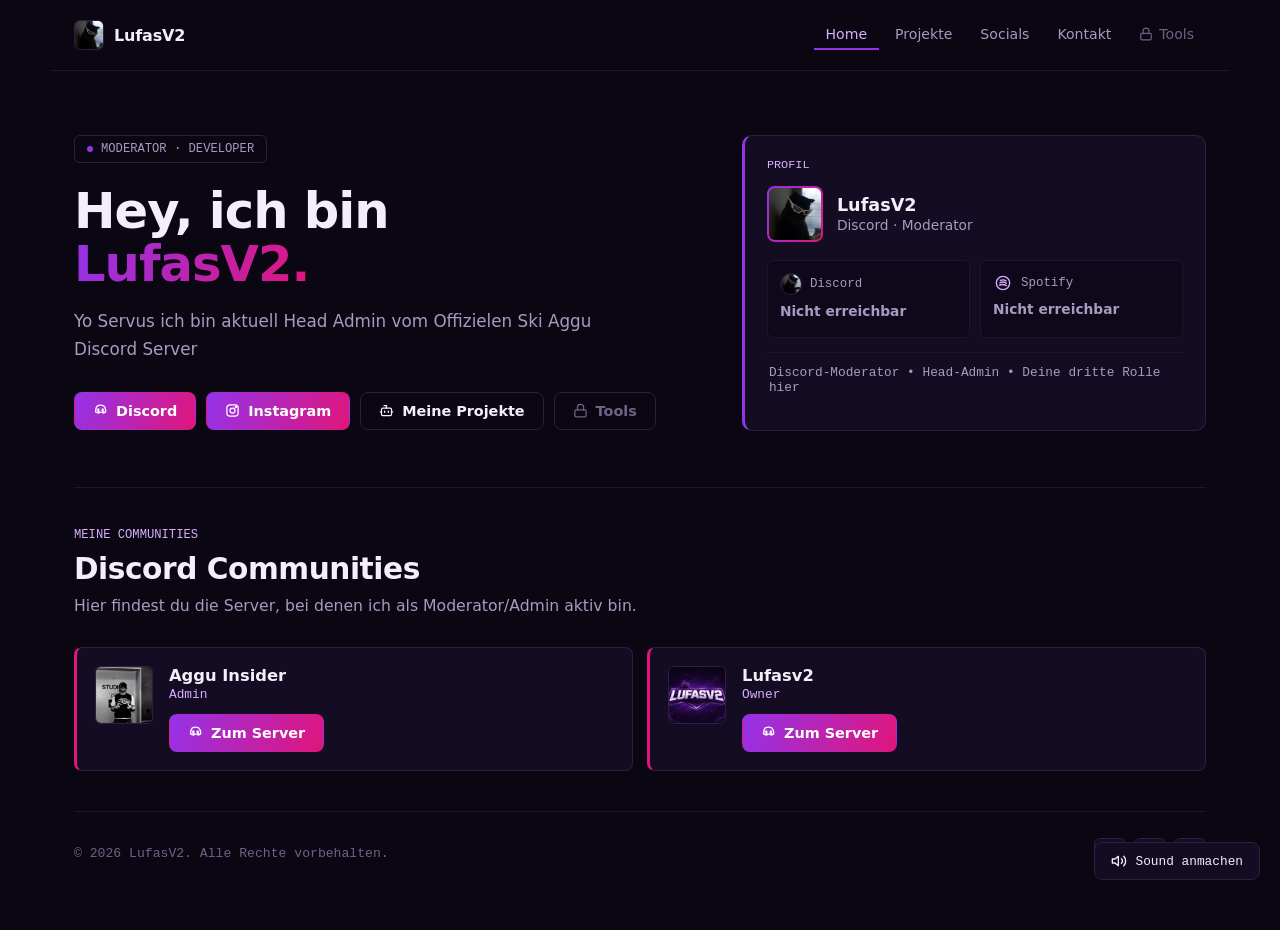
==== commit 40da8766: "Update index.html" ====
--- a/index.html
+++ b/index.html
@@ -53,8 +53,7 @@
         <span class="badge"><span class="pip"></span>MODERATOR · DEVELOPER</span>
         <h1>Hey, ich bin<br><span class="grad">LufasV2.</span></h1>
         <p class="lead">
-          Kurzer Text über dich: wo du moderierst, was du sonst machst,
-          wie man dich kennt. Zwei bis drei Sätze reichen.
+          Yo Servus ich bin aktuell Head Admin vom Offizielen Ski Aggu Discord Server
         </p>
         <div class="hero-actions">
           <a class="btn btn-grad" href="https://discord.gg/aggu" target="_blank" rel="noopener">
--- a/style.css
+++ b/style.css
@@ -1,27 +1,31 @@
 :root {
-  --bg: #090B10;
-  --panel: #12151C;
-  --panel-2: #0D1017;
-  --line: #232838;
-  --line-soft: #1A1E29;
-  --text: #F0F1F5;
-  --muted: #93A0AF;
-  --muted-2: #6B7686;
-
-  /* purple accent system */
-  --accent-1: #8B5CF6;   /* violet */
-  --accent-2: #D946EF;   /* fuchsia */
-  --accent-soft: #2A2140;
-  --accent-text: #C4A6FF;
+  --bg: #0A0612;
+  --panel: #140C22;
+  --panel-2: #0E081A;
+  --line: #2B1F42;
+  --line-soft: #1E1530;
+  --text: #F2EEFA;
+  --muted: #A79BC0;
+  --muted-2: #6F6289;
+
+  --accent-1: #9333EA;
+  --accent-2: #E1157A;
+  --accent-soft: #221333;
+  --accent-text: #D8AFFF;
 
   --online: #3BA55C;
   --idle: #F0B429;
   --dnd: #ED4245;
   --offline: #6B7280;
 
-  --font-sans: "IBM Plex Sans", system-ui, sans-serif;
+  --font-display: "Space Grotesk", system-ui, sans-serif;
+  --font-sans: "Inter", system-ui, sans-serif;
   --font-mono: "IBM Plex Mono", ui-monospace, monospace;
-  --grad: linear-gradient(120deg, var(--accent-1), var(--accent-2));
+  --grad: linear-gradient(115deg, var(--accent-1), var(--accent-2));
+
+  --r-sm: 6px;
+  --r-md: 8px;
+  --r-lg: 10px;
 }
 
 * { box-sizing: border-box; }
@@ -46,7 +50,6 @@
 }
 .grad-dot { color: var(--accent-2); }
 
-/* ---- background: gif/video + glow blobs ------------------------- */
 .page-bg {
   position: fixed;
   inset: 0;
@@ -60,29 +63,35 @@
   width: 100%;
   height: 100%;
   object-fit: cover;
-  opacity: 0.22;
+  opacity: 0.16;
+}
+.page-bg::before {
+  content: "";
+  position: absolute;
+  inset: 0;
+  background-image:
+    linear-gradient(var(--line-soft) 1px, transparent 1px),
+    linear-gradient(90deg, var(--line-soft) 1px, transparent 1px);
+  background-size: 42px 42px;
+  opacity: 0.35;
+  mask-image: linear-gradient(180deg, rgba(0,0,0,0.6), transparent 65%);
 }
 .page-bg .blob {
   position: absolute;
   border-radius: 50%;
-  filter: blur(90px);
-  opacity: 0.35;
+  filter: blur(110px);
 }
 .page-bg .blob-1 {
-  width: 520px; height: 520px;
-  top: -160px; right: -100px;
+  width: 640px; height: 640px;
+  top: -220px; right: -160px;
   background: radial-gradient(circle, var(--accent-1), transparent 70%);
-}
-.page-bg .blob-2 {
-  width: 460px; height: 460px;
-  top: 40%; left: -140px;
-  background: radial-gradient(circle, var(--accent-2), transparent 70%);
-  opacity: 0.22;
-}
+  opacity: 0.28;
+}
+.page-bg .blob-2 { display: none; }
 .page-bg .scrim {
   position: absolute;
   inset: 0;
-  background: linear-gradient(180deg, rgba(9,11,16,0.55), rgba(9,11,16,0.92) 60%, var(--bg));
+  background: linear-gradient(180deg, rgba(10,6,18,0.5), rgba(10,6,18,0.94) 62%, var(--bg));
 }
 
 .sound-btn {
@@ -93,48 +102,42 @@
   display: inline-flex;
   align-items: center;
   gap: 8px;
-  background: rgba(18,21,28,0.85);
+  background: var(--panel);
   color: var(--text);
   border: 1px solid var(--line);
-  border-radius: 999px;
+  border-radius: var(--r-md);
   padding: 10px 16px;
-  font-family: var(--font-sans);
-  font-size: 0.85rem;
+  font-family: var(--font-mono);
+  font-size: 0.8rem;
   font-weight: 500;
   cursor: pointer;
-  backdrop-filter: blur(8px);
 }
 .sound-btn:hover { border-color: var(--accent-1); color: var(--accent-text); }
 .sound-btn svg { width: 16px; height: 16px; }
 
-/* ---- layout --------------------------------------------------- */
 .wrap { max-width: 1180px; margin: 0 auto; padding: 0 24px; }
 
-/* ---- nav (floating pill) --------------------------------------- */
-.nav-outer { padding: 20px 24px 0; position: relative; z-index: 10; }
+.nav-outer { padding: 0; position: relative; z-index: 10; }
 .nav {
   max-width: 1180px;
   margin: 0 auto;
   display: flex;
   align-items: center;
   justify-content: space-between;
-  background: rgba(18,21,28,0.75);
-  border: 1px solid var(--line);
-  border-radius: 16px;
-  padding: 10px 18px;
-  backdrop-filter: blur(10px);
+  border-bottom: 1px solid var(--line-soft);
+  padding: 20px 24px;
 }
 .nav-brand { display: flex; align-items: center; gap: 10px; text-decoration: none; color: var(--text); }
 .nav-avatar {
-  width: 32px; height: 32px;
-  border-radius: 10px;
+  width: 30px; height: 30px;
+  border-radius: var(--r-sm);
   overflow: hidden;
   background: var(--panel-2);
   border: 1px solid var(--line);
   flex-shrink: 0;
 }
 .nav-avatar img { width: 100%; height: 100%; object-fit: cover; display: block; }
-.nav-name { font-weight: 700; font-size: 0.98rem; }
+.nav-name { font-family: var(--font-display); font-weight: 700; font-size: 1rem; letter-spacing: -0.01em; }
 .nav-links { display: flex; align-items: center; gap: 4px; }
 .nav-links a {
   display: inline-flex;
@@ -142,18 +145,17 @@
   gap: 6px;
   color: var(--muted);
   text-decoration: none;
-  font-size: 0.9rem;
+  font-size: 0.88rem;
   font-weight: 500;
-  padding: 8px 14px;
-  border-radius: 10px;
-  transition: color 0.15s ease, background 0.15s ease;
+  padding: 6px 12px;
+  border-bottom: 2px solid transparent;
+  transition: color 0.15s ease, border-color 0.15s ease;
 }
 .nav-links a svg { width: 14px; height: 14px; }
 .nav-links a:hover { color: var(--text); }
-.nav-links a.active { color: var(--accent-text); background: var(--accent-soft); }
+.nav-links a.active { color: var(--accent-text); border-color: var(--accent-1); }
 .nav-links a.locked { color: var(--muted-2); }
 
-/* ---- hero ------------------------------------------------------- */
 .hero-grid {
   display: grid;
   grid-template-columns: 1.15fr 0.85fr;
@@ -169,14 +171,13 @@
   display: inline-flex;
   align-items: center;
   gap: 8px;
-  background: var(--accent-soft);
-  border: 1px solid #3A2E5A;
-  color: var(--accent-text);
-  font-size: 0.78rem;
-  font-weight: 600;
-  letter-spacing: 0.03em;
-  padding: 7px 14px;
-  border-radius: 999px;
+  border: 1px solid var(--line);
+  color: var(--muted);
+  font-family: var(--font-mono);
+  font-size: 0.76rem;
+  font-weight: 500;
+  padding: 6px 12px;
+  border-radius: var(--r-sm);
   margin-bottom: 22px;
 }
 .badge .pip {
@@ -185,11 +186,12 @@
 }
 
 .hero-copy h1 {
-  font-size: 3rem;
-  line-height: 1.08;
-  font-weight: 800;
+  font-family: var(--font-display);
+  font-size: 3.1rem;
+  line-height: 1.06;
+  font-weight: 700;
   margin: 0 0 18px;
-  letter-spacing: -0.01em;
+  letter-spacing: -0.02em;
 }
 @media (max-width: 560px) { .hero-copy h1 { font-size: 2.2rem; } }
 
@@ -207,20 +209,21 @@
   display: inline-flex;
   align-items: center;
   gap: 8px;
-  padding: 11px 18px;
-  border-radius: 12px;
-  font-size: 0.92rem;
+  padding: 10px 18px;
+  border-radius: var(--r-md);
+  font-family: var(--font-sans);
+  font-size: 0.9rem;
   font-weight: 600;
   text-decoration: none;
   cursor: pointer;
   border: 1px solid transparent;
-  transition: opacity 0.15s ease, border-color 0.15s ease, background 0.15s ease;
-}
-.btn svg { width: 16px; height: 16px; }
+  transition: opacity 0.15s ease, border-color 0.15s ease, background 0.15s ease, color 0.15s ease;
+}
+.btn svg { width: 15px; height: 15px; }
 .btn-grad { background: var(--grad); color: #fff; }
-.btn-grad:hover { opacity: 0.9; }
+.btn-grad:hover { opacity: 0.88; }
 .btn-ghost {
-  background: var(--panel);
+  background: transparent;
   color: var(--text);
   border-color: var(--line);
 }
@@ -228,24 +231,24 @@
 .btn-ghost.locked { color: var(--muted-2); }
 .btn-wide { width: 100%; justify-content: center; }
 
-/* ---- profile card ---------------------------------------------- */
 .profile-card {
   background: var(--panel);
   border: 1px solid var(--line);
-  border-radius: 18px;
+  border-left: 3px solid var(--accent-1);
+  border-radius: var(--r-lg);
   padding: 22px;
 }
 .profile-eyebrow {
-  font-size: 0.75rem;
-  font-weight: 700;
-  letter-spacing: 0.06em;
+  font-family: var(--font-mono);
+  font-size: 0.74rem;
+  font-weight: 500;
   color: var(--accent-text);
   margin: 0 0 14px;
 }
 .profile-head { display: flex; align-items: center; gap: 14px; margin-bottom: 18px; }
 .avatar-glow {
-  width: 60px; height: 60px;
-  border-radius: 16px;
+  width: 56px; height: 56px;
+  border-radius: var(--r-md);
   padding: 2px;
   background: var(--grad);
   flex-shrink: 0;
@@ -253,19 +256,19 @@
 .avatar-glow span {
   display: block;
   width: 100%; height: 100%;
-  border-radius: 14px;
+  border-radius: calc(var(--r-md) - 2px);
   overflow: hidden;
   background: var(--panel-2);
 }
 .avatar-glow img { width: 100%; height: 100%; object-fit: cover; display: block; }
-.profile-head h2 { margin: 0 0 2px; font-size: 1.15rem; font-weight: 700; }
-.profile-head p { margin: 0; font-size: 0.88rem; color: var(--muted); }
+.profile-head h2 { font-family: var(--font-display); margin: 0 0 2px; font-size: 1.1rem; font-weight: 700; }
+.profile-head p { margin: 0; font-size: 0.86rem; color: var(--muted); }
 
 .status-row { display: grid; grid-template-columns: 1fr 1fr; gap: 10px; margin-bottom: 14px; }
 .status-widget {
   background: var(--panel-2);
   border: 1px solid var(--line-soft);
-  border-radius: 12px;
+  border-radius: var(--r-sm);
   padding: 12px;
   min-height: 78px;
 }
@@ -293,7 +296,7 @@
   color: var(--accent-text);
 }
 .status-icon svg { width: 16px; height: 16px; }
-.status-label { font-size: 0.82rem; font-weight: 600; color: var(--muted); }
+.status-label { font-family: var(--font-mono); font-size: 0.78rem; font-weight: 500; color: var(--muted); }
 .status-value { font-size: 0.86rem; font-weight: 700; margin: 0; }
 .status-sub { font-size: 0.74rem; color: var(--muted-2); margin: 4px 0 0; }
 
@@ -308,107 +311,102 @@
 .val-active { color: var(--accent-text); }
 
 .tagline-bar {
-  border: 1px solid var(--line-soft);
-  border-radius: 12px;
-  padding: 12px 14px;
-  text-align: center;
-  color: var(--muted);
-  font-size: 0.85rem;
-}
-
-/* ---- section header --------------------------------------------- */
+  border-top: 1px solid var(--line-soft);
+  padding: 12px 2px 0;
+  color: var(--muted);
+  font-family: var(--font-mono);
+  font-size: 0.8rem;
+}
+
 .section { padding: 40px 0; border-top: 1px solid var(--line-soft); }
 .section.no-border { border-top: none; }
 .section-eyebrow {
-  font-size: 0.75rem;
-  font-weight: 700;
-  letter-spacing: 0.06em;
+  font-family: var(--font-mono);
+  font-size: 0.76rem;
+  font-weight: 500;
   color: var(--accent-text);
   margin: 0 0 10px;
 }
-.section h2 { font-size: 1.9rem; font-weight: 800; margin: 0 0 10px; letter-spacing: -0.01em; }
+.section h2 { font-family: var(--font-display); font-size: 1.85rem; font-weight: 700; margin: 0 0 10px; letter-spacing: -0.015em; }
 .section .lead { color: var(--muted); font-size: 0.98rem; max-width: 60ch; margin: 0 0 32px; }
 .section.centered { text-align: center; }
 .section.centered .lead { margin-left: auto; margin-right: auto; }
 .section-icon {
-  width: 48px; height: 48px;
-  border-radius: 12px;
-  background: var(--accent-soft);
-  border: 1px solid #3A2E5A;
+  width: 44px; height: 44px;
+  border: 1px solid var(--line);
+  border-radius: var(--r-md);
   display: flex; align-items: center; justify-content: center;
   color: var(--accent-text);
   margin: 0 auto 18px;
 }
-.section-icon svg { width: 22px; height: 22px; }
-
-/* ---- communities grid ---------------------------------------- */
-.community-grid { display: grid; grid-template-columns: 1fr 1fr; gap: 16px; }
+.section-icon svg { width: 20px; height: 20px; }
+
+.community-grid { display: grid; grid-template-columns: 1fr 1fr; gap: 14px; }
 @media (max-width: 700px) { .community-grid { grid-template-columns: 1fr; } }
 .community-card {
   background: var(--panel);
   border: 1px solid var(--line);
-  border-radius: 16px;
+  border-left: 3px solid var(--accent-2);
+  border-radius: var(--r-md);
   padding: 18px;
   display: flex;
   gap: 16px;
   align-items: flex-start;
 }
 .community-thumb {
-  width: 64px; height: 64px;
-  border-radius: 14px;
-  padding: 2px;
-  background: var(--grad);
+  width: 58px; height: 58px;
+  border-radius: var(--r-sm);
+  overflow: hidden;
+  background: var(--panel-2);
+  border: 1px solid var(--line);
   flex-shrink: 0;
 }
-.community-thumb span {
-  display: block; width: 100%; height: 100%;
-  border-radius: 12px; overflow: hidden;
-  background: var(--panel-2);
-}
+.community-thumb span { display: block; width: 100%; height: 100%; }
 .community-thumb img { width: 100%; height: 100%; object-fit: cover; display: block; }
-.community-body h3 { margin: 0 0 2px; font-size: 1.05rem; font-weight: 700; }
-.community-body .role { margin: 0 0 12px; font-size: 0.85rem; color: var(--accent-text); font-weight: 600; }
-
-/* ---- project / tools grid --------------------------------------- */
-.project-grid { display: grid; grid-template-columns: 1fr 1fr; gap: 16px; }
+.community-body h3 { font-family: var(--font-display); margin: 0 0 2px; font-size: 1.02rem; font-weight: 700; }
+.community-body .role { margin: 0 0 12px; font-family: var(--font-mono); font-size: 0.8rem; color: var(--accent-text); font-weight: 500; }
+
+.project-grid { display: grid; grid-template-columns: 1fr 1fr; gap: 14px; }
 @media (max-width: 700px) { .project-grid { grid-template-columns: 1fr; } }
 .project-card {
   background: var(--panel);
   border: 1px solid var(--line);
-  border-radius: 16px;
+  border-top: 3px solid var(--accent-1);
+  border-radius: var(--r-md);
   padding: 22px;
 }
 .project-top { display: flex; align-items: flex-start; justify-content: space-between; margin-bottom: 16px; }
 .icon-box {
-  width: 42px; height: 42px;
-  border-radius: 11px;
-  background: var(--accent-soft);
-  border: 1px solid #3A2E5A;
+  width: 38px; height: 38px;
+  border: 1px solid var(--line);
+  border-radius: var(--r-sm);
   display: flex; align-items: center; justify-content: center;
   color: var(--accent-text);
 }
-.icon-box svg { width: 19px; height: 19px; }
+.icon-box svg { width: 18px; height: 18px; }
 .icon-box-btn {
-  width: 34px; height: 34px;
-  border-radius: 10px;
+  width: 32px; height: 32px;
+  border-radius: var(--r-sm);
   background: var(--panel-2);
   border: 1px solid var(--line);
   display: flex; align-items: center; justify-content: center;
   color: var(--muted);
   text-decoration: none;
 }
+.icon-box-btn:hover { color: var(--accent-text); border-color: var(--accent-1); }
 .icon-box-btn svg { width: 15px; height: 15px; }
-.project-card h3 { margin: 0 0 8px; font-size: 1.1rem; font-weight: 700; }
+.project-card h3 { font-family: var(--font-display); margin: 0 0 8px; font-size: 1.08rem; font-weight: 700; }
 .project-card p { margin: 0 0 18px; color: var(--muted); font-size: 0.9rem; line-height: 1.55; }
 .tag-row { display: flex; flex-wrap: wrap; gap: 8px; margin-bottom: 14px; }
 .tag-pill {
-  font-size: 0.76rem;
-  font-weight: 600;
+  font-family: var(--font-mono);
+  font-size: 0.74rem;
+  font-weight: 500;
   color: var(--muted);
   background: var(--panel-2);
   border: 1px solid var(--line-soft);
-  padding: 5px 11px;
-  border-radius: 999px;
+  padding: 4px 10px;
+  border-radius: var(--r-sm);
 }
 .lock-row {
   border-top: 1px solid var(--line-soft);
@@ -416,7 +414,8 @@
   display: flex;
   align-items: center;
   gap: 6px;
-  font-size: 0.8rem;
+  font-family: var(--font-mono);
+  font-size: 0.78rem;
   color: var(--muted-2);
 }
 .lock-row svg { width: 13px; height: 13px; }
@@ -426,51 +425,51 @@
   align-items: center;
   justify-content: center;
   gap: 8px;
-  background: var(--panel);
-  border: 1px solid var(--line);
-  border-radius: 12px;
+  border: 1px solid var(--line);
+  border-radius: var(--r-md);
   padding: 14px;
   color: var(--muted);
-  font-size: 0.88rem;
+  font-family: var(--font-mono);
+  font-size: 0.84rem;
   margin-top: 24px;
 }
 .notice-bar svg { width: 15px; height: 15px; color: var(--accent-text); flex-shrink: 0; }
 
-/* ---- contact cards ----------------------------------------------- */
-.contact-grid { display: grid; grid-template-columns: 1fr 1fr; gap: 16px; max-width: 900px; margin: 0 auto; }
+.contact-grid { display: grid; grid-template-columns: 1fr 1fr; gap: 14px; max-width: 900px; margin: 0 auto; }
 @media (max-width: 700px) { .contact-grid { grid-template-columns: 1fr; } }
 .contact-card {
   background: var(--panel);
   border: 1px solid var(--line);
-  border-radius: 16px;
+  border-top: 3px solid var(--accent-2);
+  border-radius: var(--r-md);
   padding: 24px;
 }
 .contact-card .icon-box { margin-bottom: 18px; }
 .contact-card .section-eyebrow { margin-bottom: 8px; }
-.contact-card h3 { margin: 0 0 10px; font-size: 1.3rem; font-weight: 700; }
+.contact-card h3 { font-family: var(--font-display); margin: 0 0 10px; font-size: 1.25rem; font-weight: 700; }
 .contact-card p { margin: 0 0 20px; color: var(--muted); font-size: 0.92rem; line-height: 1.55; }
 
 .back-wrap { text-align: center; margin-top: 40px; }
 
-/* ---- login card (tools template) ---------------------------------- */
 .login-wrap { display: flex; justify-content: center; padding: 70px 0; }
 .login-card {
   width: 100%; max-width: 380px;
   background: var(--panel);
   border: 1px solid var(--line);
-  border-radius: 18px;
+  border-top: 3px solid var(--accent-1);
+  border-radius: var(--r-lg);
   padding: 30px 26px;
   text-align: center;
 }
-.login-card .icon-box { margin: 0 auto 16px; width: 52px; height: 52px; border-radius: 14px; }
-.login-card .icon-box svg { width: 24px; height: 24px; }
-.login-card h1 { font-size: 1.4rem; margin: 0 0 8px; }
+.login-card .icon-box { margin: 0 auto 16px; width: 48px; height: 48px; }
+.login-card .icon-box svg { width: 22px; height: 22px; }
+.login-card h1 { font-family: var(--font-display); font-size: 1.35rem; margin: 0 0 8px; }
 .login-card p.lead { font-size: 0.88rem; margin: 0 0 22px; }
 .field {
   width: 100%;
   background: var(--panel-2);
   border: 1px solid var(--line);
-  border-radius: 10px;
+  border-radius: var(--r-sm);
   padding: 11px 14px;
   color: var(--text);
   font-size: 0.9rem;
@@ -481,7 +480,6 @@
 .login-back { display: block; margin-top: 16px; font-size: 0.85rem; color: var(--muted); text-decoration: none; }
 .login-back:hover { color: var(--accent-text); }
 
-/* ---- footer ----------------------------------------------------- */
 .foot {
   border-top: 1px solid var(--line-soft);
   padding: 26px 0 60px;
@@ -491,11 +489,11 @@
   flex-wrap: wrap;
   gap: 14px;
 }
-.foot-copy { font-size: 0.85rem; color: var(--muted-2); }
-.foot-social { display: flex; gap: 10px; }
+.foot-copy { font-family: var(--font-mono); font-size: 0.82rem; color: var(--muted-2); }
+.foot-social { display: flex; gap: 8px; }
 .foot-social a {
-  width: 34px; height: 34px;
-  border-radius: 10px;
+  width: 32px; height: 32px;
+  border-radius: var(--r-sm);
   background: var(--panel);
   border: 1px solid var(--line);
   display: flex; align-items: center; justify-content: center;
@@ -516,28 +514,27 @@
   * { transition: none !important; animation: none !important; }
 }
 
-/* ---- fitness tool ------------------------------------------------ */
 .fit-tabs { display: flex; gap: 6px; margin-bottom: 22px; flex-wrap: wrap; }
 .fit-tab {
   background: var(--panel);
   border: 1px solid var(--line);
   color: var(--muted);
-  font-family: var(--font-sans);
-  font-size: 0.88rem;
-  font-weight: 600;
+  font-family: var(--font-mono);
+  font-size: 0.86rem;
+  font-weight: 500;
   padding: 9px 16px;
-  border-radius: 10px;
+  border-radius: var(--r-sm);
   cursor: pointer;
 }
-.fit-tab.is-active { color: var(--text); background: var(--accent-soft); border-color: #3A2E5A; }
+.fit-tab.is-active { color: var(--accent-text); border-color: var(--accent-1); background: var(--accent-soft); }
 
 .fit-progress {
   display: flex; align-items: center; gap: 12px;
   margin-bottom: 24px;
-  color: var(--muted); font-size: 0.85rem;
+  color: var(--muted); font-family: var(--font-mono); font-size: 0.82rem;
 }
 .fit-progress-track {
-  flex: 1; height: 8px; border-radius: 999px;
+  flex: 1; height: 6px; border-radius: 999px;
   background: var(--panel-2); border: 1px solid var(--line-soft); overflow: hidden;
 }
 .fit-progress-fill { height: 100%; background: var(--grad); width: 0%; transition: width 0.25s ease; }
@@ -546,30 +543,46 @@
 .fit-panel.is-active { display: block; }
 
 .fit-group { margin-bottom: 28px; }
-.fit-group h3 { font-size: 1rem; font-weight: 700; margin: 0 0 12px; color: var(--accent-text); }
+.fit-group h3 { font-family: var(--font-display); font-size: 1rem; font-weight: 700; margin: 0 0 12px; color: var(--accent-text); }
 
 .fit-item {
   display: grid;
-  grid-template-columns: 22px 1.3fr 0.5fr 0.9fr;
-  gap: 14px;
+  grid-template-columns: 22px 1.3fr auto auto;
+  grid-template-areas: "check title sets weight";
+  column-gap: 14px;
+  row-gap: 2px;
   align-items: center;
   padding: 12px 14px;
-  border-radius: 12px;
   border: 1px solid var(--line-soft);
+  border-radius: var(--r-sm);
   background: var(--panel);
   margin-bottom: 8px;
 }
-.fit-item.is-done { opacity: 0.55; }
+.fit-item.is-done { opacity: 0.5; }
 .fit-item.is-done .fit-item-title { text-decoration: line-through; }
+.fit-check { grid-area: check; }
+.fit-item-title { grid-area: title; min-width: 0; }
+.fit-item-sets { grid-area: sets; white-space: nowrap; text-align: right; }
+.fit-item-weight { grid-area: weight; white-space: nowrap; text-align: right; }
 @media (max-width: 700px) {
-  .fit-item { grid-template-columns: 22px 1fr; }
-  .fit-item-sets, .fit-item-weight { grid-column: 2; font-size: 0.8rem; }
+  .fit-item {
+    grid-template-columns: 22px 1fr;
+    grid-template-areas:
+      "check title"
+      "check sets"
+      "check weight";
+  }
+  .fit-item-sets, .fit-item-weight {
+    font-size: 0.8rem;
+    white-space: normal;
+    text-align: left;
+  }
 }
 
 .fit-check {
   appearance: none;
-  width: 20px; height: 20px;
-  border-radius: 6px;
+  width: 19px; height: 19px;
+  border-radius: 4px;
   border: 1.5px solid var(--line);
   background: var(--panel-2);
   cursor: pointer;
@@ -580,18 +593,28 @@
 .fit-check:checked::after {
   content: "";
   position: absolute; left: 6px; top: 2px;
-  width: 5px; height: 10px;
+  width: 5px; height: 9px;
   border: solid #fff; border-width: 0 2px 2px 0;
   transform: rotate(40deg);
 }
 
 .fit-item-title { font-size: 0.92rem; font-weight: 600; }
 .fit-item-sub { display: block; font-size: 0.78rem; color: var(--muted-2); font-weight: 500; margin-top: 2px; }
-.fit-item-sets, .fit-item-weight { font-size: 0.82rem; color: var(--muted); }
+.fit-item-sets, .fit-item-weight { font-family: var(--font-mono); font-size: 0.8rem; color: var(--muted); }
 
 .fit-reset {
   background: none; border: none; color: var(--muted-2);
-  font-size: 0.8rem; text-decoration: underline; cursor: pointer;
+  font-family: var(--font-mono);
+  font-size: 0.78rem; text-decoration: underline; cursor: pointer;
   padding: 0; margin-top: 6px;
 }
 .fit-reset:hover { color: var(--accent-text); }
+
+.fit-phase-meta {
+  font-family: var(--font-mono);
+  font-size: 0.82rem;
+  color: var(--muted);
+  margin: 0 0 20px;
+  padding-bottom: 14px;
+  border-bottom: 1px solid var(--line-soft);
+}
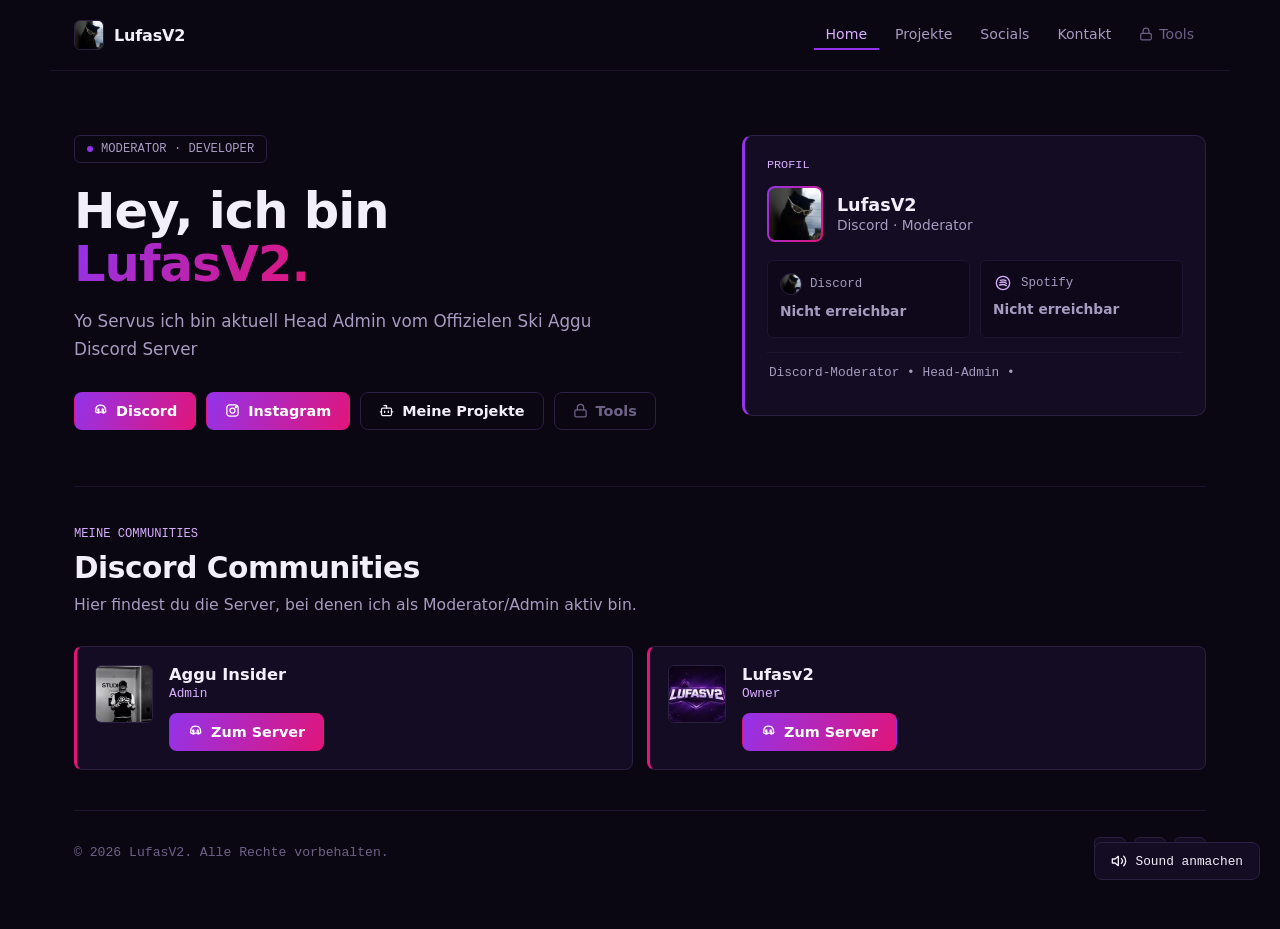
==== commit 9c3530de: "Update index.html" ====
--- a/index.html
+++ b/index.html
@@ -110,7 +110,7 @@
           </div>
         </div>
 
-        <p class="tagline-bar">Discord-Moderator • Head-Admin • Deine dritte Rolle hier</p>
+        <p class="tagline-bar">Discord-Moderator • Head-Admin • </p>
       </aside>
     </section>
 
